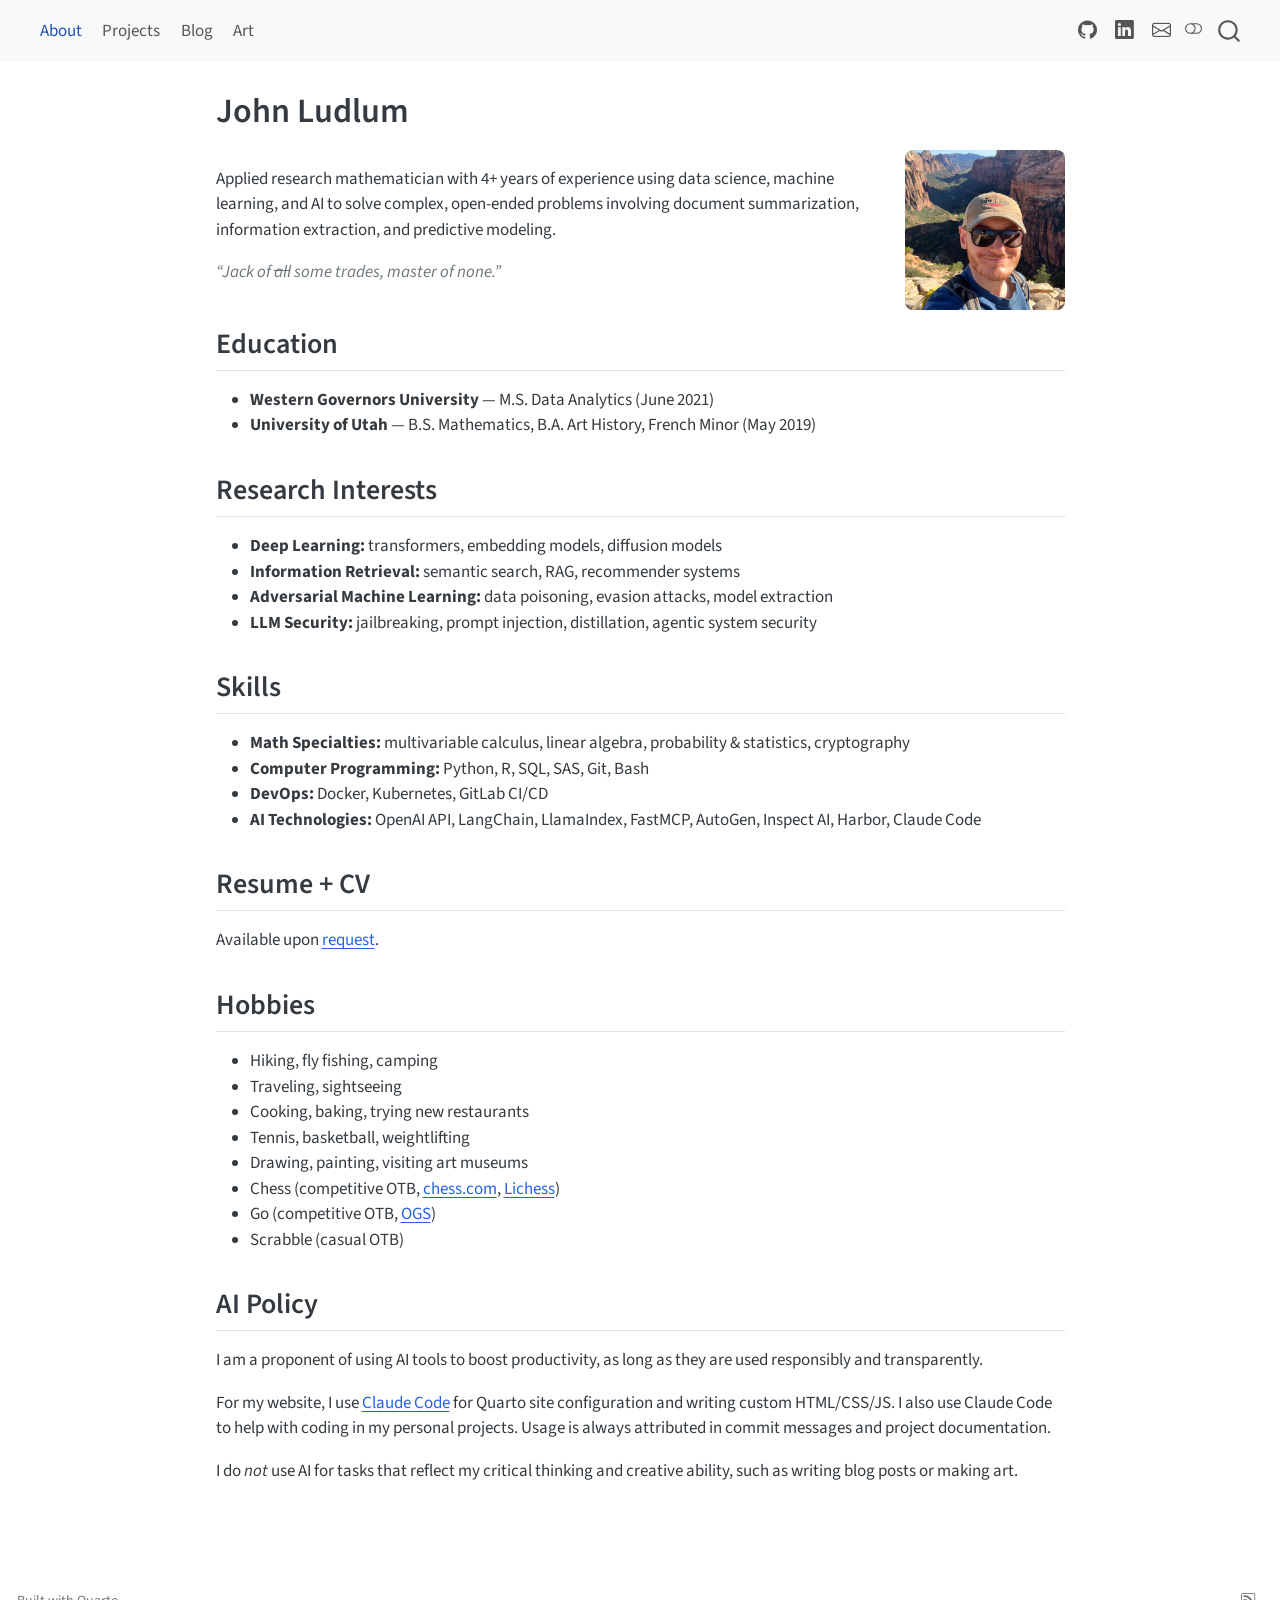
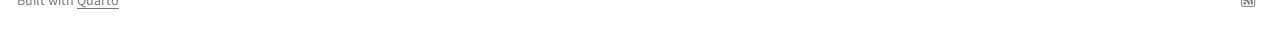
==== index.html @ 14e52f5f "Built site for gh-pages" ====
<!DOCTYPE html>
<html xmlns="http://www.w3.org/1999/xhtml" lang="en" xml:lang="en"><head>

<meta charset="utf-8">
<meta name="generator" content="quarto-1.10.18">

<meta name="viewport" content="width=device-width, initial-scale=1.0, user-scalable=yes">


<title>John Ludlum</title>
<style>
/* Default styles provided by pandoc.
** See https://pandoc.org/MANUAL.html#variables-for-html for config info.
*/
span.smallcaps{font-variant: small-caps;}
div.columns{display: flex; gap: 1.5em;}
div.column{flex: auto;}
@media screen {
div.columns{gap: min(4vw, 1.5em);}
div.column{overflow-x: auto;}
}
div.hanging-indent{margin-left: 1.5em; text-indent: -1.5em;}
ul.task-list{list-style: none;}
ul.task-list li input[type="checkbox"] {
  width: 0.8em;
  margin: 0 0.8em 0.2em -1em; /* quarto-specific, see https://github.com/quarto-dev/quarto-cli/issues/4556 */ 
  vertical-align: middle;
}
</style>


<script src="site_libs/quarto-nav/quarto-nav.js"></script>
<script src="site_libs/quarto-nav/headroom.min.js"></script>
<script src="site_libs/clipboard/clipboard.min.js"></script>
<script src="site_libs/quarto-search/autocomplete.umd.js"></script>
<script src="site_libs/quarto-search/fuse.min.js"></script>
<script src="site_libs/quarto-search/quarto-search.js"></script>
<meta name="quarto:offset" content="./">
<script src="site_libs/quarto-html/quarto.js" type="module"></script>
<script src="site_libs/quarto-html/tabsets/tabsets.js" type="module"></script>
<script src="site_libs/quarto-html/popper.min.js"></script>
<script src="site_libs/quarto-html/tippy.umd.min.js"></script>
<script src="site_libs/quarto-html/anchor.min.js"></script>
<link href="site_libs/quarto-html/tippy.css" rel="stylesheet">
<link href="site_libs/quarto-html/quarto-syntax-highlighting-64a204ab8560d761af7679ceaba22944.css" rel="stylesheet" class="quarto-color-scheme" id="quarto-text-highlighting-styles">
<link href="site_libs/quarto-html/quarto-syntax-highlighting-dark-b85bc7c33db8c58e0ec93c3465666fed.css" rel="stylesheet" class="quarto-color-scheme quarto-color-alternate" id="quarto-text-highlighting-styles">
<link href="site_libs/quarto-html/quarto-syntax-highlighting-64a204ab8560d761af7679ceaba22944.css" rel="stylesheet" class="quarto-color-scheme-extra" id="quarto-text-highlighting-styles">
<script src="site_libs/bootstrap/bootstrap.min.js"></script>
<link href="site_libs/bootstrap/bootstrap-icons.css" rel="stylesheet">
<link href="site_libs/bootstrap/bootstrap-b9268bc799fbaeaa4ad04495d18e55d3.min.css" rel="stylesheet" append-hash="true" class="quarto-color-scheme" id="quarto-bootstrap" data-mode="light">
<link href="site_libs/bootstrap/bootstrap-dark-3428a0072eb33403a7d59db7a95e5b7c.min.css" rel="stylesheet" append-hash="true" class="quarto-color-scheme quarto-color-alternate" id="quarto-bootstrap" data-mode="dark">
<link href="site_libs/bootstrap/bootstrap-b9268bc799fbaeaa4ad04495d18e55d3.min.css" rel="stylesheet" append-hash="true" class="quarto-color-scheme-extra" id="quarto-bootstrap" data-mode="light">
<script id="quarto-search-options" type="application/json">{
  "location": "navbar",
  "copy-button": false,
  "collapse-after": 3,
  "panel-placement": "end",
  "type": "overlay",
  "limit": 50,
  "keyboard-shortcut": [
    "f",
    "/",
    "s"
  ],
  "show-item-context": false,
  "language": {
    "search-no-results-text": "No results",
    "search-matching-documents-text": "matching documents",
    "search-copy-link-title": "Copy link to search",
    "search-hide-matches-text": "Hide additional matches",
    "search-more-match-text": "more match in this document",
    "search-more-matches-text": "more matches in this document",
    "search-clear-button-title": "Clear",
    "search-text-placeholder": "",
    "search-detached-cancel-button-title": "Cancel",
    "search-submit-button-title": "Submit",
    "search-label": "Search"
  }
}</script>


<link rel="stylesheet" href="styles.css">
</head>

<body class="nav-fixed fullcontent quarto-light"><script id="quarto-html-before-body" type="application/javascript">
    const toggleBodyColorMode = (bsSheetEl) => {
      const mode = bsSheetEl.getAttribute("data-mode");
      const bodyEl = window.document.querySelector("body");
      if (mode === "dark") {
        bodyEl.classList.add("quarto-dark");
        bodyEl.classList.remove("quarto-light");
      } else {
        bodyEl.classList.add("quarto-light");
        bodyEl.classList.remove("quarto-dark");
      }
    }
    const toggleBodyColorPrimary = () => {
      const bsSheetEl = window.document.querySelector("link#quarto-bootstrap:not([rel=disabled-stylesheet])");
      if (bsSheetEl) {
        toggleBodyColorMode(bsSheetEl);
      }
    }
    const setColorSchemeToggle = (alternate) => {
      const toggles = window.document.querySelectorAll('.quarto-color-scheme-toggle');
      for (let i=0; i < toggles.length; i++) {
        const toggle = toggles[i];
        if (toggle) {
          if (alternate) {
            toggle.classList.add("alternate");
          } else {
            toggle.classList.remove("alternate");
          }
        }
      }
    };
    const toggleColorMode = (alternate) => {
      // Switch the stylesheets
      const primaryStylesheets = window.document.querySelectorAll('link.quarto-color-scheme:not(.quarto-color-alternate)');
      const alternateStylesheets = window.document.querySelectorAll('link.quarto-color-scheme.quarto-color-alternate');
      manageTransitions('#quarto-margin-sidebar .nav-link', false);
      if (alternate) {
        // note: dark is layered on light, we don't disable primary!
        enableStylesheet(alternateStylesheets);
        for (const sheetNode of alternateStylesheets) {
          if (sheetNode.id === "quarto-bootstrap") {
            toggleBodyColorMode(sheetNode);
          }
        }
      } else {
        disableStylesheet(alternateStylesheets);
        enableStylesheet(primaryStylesheets)
        toggleBodyColorPrimary();
      }
      manageTransitions('#quarto-margin-sidebar .nav-link', true);
      // Switch the toggles
      setColorSchemeToggle(alternate)
      // Hack to workaround the fact that safari doesn't
      // properly recolor the scrollbar when toggling (#1455)
      if (navigator.userAgent.indexOf('Safari') > 0 && navigator.userAgent.indexOf('Chrome') == -1) {
        manageTransitions("body", false);
        window.scrollTo(0, 1);
        setTimeout(() => {
          window.scrollTo(0, 0);
          manageTransitions("body", true);
        }, 40);
      }
    }
    const disableStylesheet = (stylesheets) => {
      for (let i=0; i < stylesheets.length; i++) {
        const stylesheet = stylesheets[i];
        stylesheet.rel = 'disabled-stylesheet';
      }
    }
    const enableStylesheet = (stylesheets) => {
      for (let i=0; i < stylesheets.length; i++) {
        const stylesheet = stylesheets[i];
        if(stylesheet.rel !== 'stylesheet') { // for Chrome, which will still FOUC without this check
          stylesheet.rel = 'stylesheet';
        }
      }
    }
    const manageTransitions = (selector, allowTransitions) => {
      const els = window.document.querySelectorAll(selector);
      for (let i=0; i < els.length; i++) {
        const el = els[i];
        if (allowTransitions) {
          el.classList.remove('notransition');
        } else {
          el.classList.add('notransition');
        }
      }
    }
    const isFileUrl = () => {
      return window.location.protocol === 'file:';
    }
    const hasAlternateSentinel = () => {
      let styleSentinel = getColorSchemeSentinel();
      if (styleSentinel !== null) {
        return styleSentinel === "alternate";
      } else {
        return false;
      }
    }
    const setStyleSentinel = (alternate) => {
      const value = alternate ? "alternate" : "default";
      if (!isFileUrl()) {
        window.localStorage.setItem("quarto-color-scheme", value);
      } else {
        localAlternateSentinel = value;
      }
    }
    const getColorSchemeSentinel = () => {
      if (!isFileUrl()) {
        const storageValue = window.localStorage.getItem("quarto-color-scheme");
        return storageValue != null ? storageValue : localAlternateSentinel;
      } else {
        return localAlternateSentinel;
      }
    }
    const toggleGiscusIfUsed = (isAlternate, darkModeDefault) => {
      const baseTheme = document.querySelector('#giscus-base-theme')?.value ?? 'light';
      const alternateTheme = document.querySelector('#giscus-alt-theme')?.value ?? 'dark';
      let newTheme = '';
      if(authorPrefersDark) {
        newTheme = isAlternate ? baseTheme : alternateTheme;
      } else {
        newTheme = isAlternate ? alternateTheme : baseTheme;
      }
      const changeGiscusTheme = () => {
        // From: https://github.com/giscus/giscus/issues/336
        const sendMessage = (message) => {
          const iframe = document.querySelector('iframe.giscus-frame');
          if (!iframe) return;
          iframe.contentWindow.postMessage({ giscus: message }, 'https://giscus.app');
        }
        sendMessage({
          setConfig: {
            theme: newTheme
          }
        });
      }
      const isGiscussLoaded = window.document.querySelector('iframe.giscus-frame') !== null;
      if (isGiscussLoaded) {
        changeGiscusTheme();
      }
    };
    const authorPrefersDark = false;
    const darkModeDefault = authorPrefersDark;
      document.querySelector('link#quarto-text-highlighting-styles.quarto-color-scheme-extra').rel = 'disabled-stylesheet';
      document.querySelector('link#quarto-bootstrap.quarto-color-scheme-extra').rel = 'disabled-stylesheet';
    let localAlternateSentinel = darkModeDefault ? 'alternate' : 'default';
    // Dark / light mode switch
    window.quartoToggleColorScheme = () => {
      // Read the current dark / light value
      let toAlternate = !hasAlternateSentinel();
      toggleColorMode(toAlternate);
      setStyleSentinel(toAlternate);
      toggleGiscusIfUsed(toAlternate, darkModeDefault);
      window.dispatchEvent(new Event('resize'));
    };
    // Switch to dark mode if need be
    if (hasAlternateSentinel()) {
      toggleColorMode(true);
    } else {
      toggleColorMode(false);
    }
  </script>

<div id="quarto-search-results"></div>
  <header id="quarto-header" class="headroom fixed-top">
    <nav class="navbar navbar-expand-lg " data-bs-theme="dark">
      <div class="navbar-container container-fluid">
            <div id="quarto-search" class="" title="Search"></div>
          <button class="navbar-toggler" type="button" data-bs-toggle="collapse" data-bs-target="#navbarCollapse" aria-controls="navbarCollapse" role="menu" aria-expanded="false" aria-label="Toggle navigation" onclick="if (window.quartoToggleHeadroom) { window.quartoToggleHeadroom(); }">
  <span class="navbar-toggler-icon"></span>
</button>
          <div class="collapse navbar-collapse" id="navbarCollapse">
            <ul class="navbar-nav navbar-nav-scroll me-auto">
  <li class="nav-item">
    <a class="nav-link active" href="./index.html" aria-current="page"> 
<span class="menu-text">About</span></a>
  </li>  
  <li class="nav-item">
    <a class="nav-link" href="./projects.html"> 
<span class="menu-text">Projects</span></a>
  </li>  
  <li class="nav-item">
    <a class="nav-link" href="./blog/index.html"> 
<span class="menu-text">Blog</span></a>
  </li>  
  <li class="nav-item">
    <a class="nav-link" href="./art.html"> 
<span class="menu-text">Art</span></a>
  </li>  
</ul>
            <ul class="navbar-nav navbar-nav-scroll ms-auto">
  <li class="nav-item compact">
    <a class="nav-link" href="https://github.com/jcludlum"> <i class="bi bi-github" role="img">
</i> 
<span class="menu-text"></span></a>
  </li>  
  <li class="nav-item compact">
    <a class="nav-link" href="https://www.linkedin.com/in/jcludlum/"> <i class="bi bi-linkedin" role="img">
</i> 
<span class="menu-text"></span></a>
  </li>  
  <li class="nav-item compact">
    <a class="nav-link" href="mailto:john.ludlum2@gmail.com"> <i class="bi bi-envelope" role="img">
</i> 
<span class="menu-text"></span></a>
  </li>  
</ul>
          </div> <!-- /navcollapse -->
            <div class="quarto-navbar-tools">
  <a href="" class="quarto-color-scheme-toggle quarto-navigation-tool  px-1" onclick="window.quartoToggleColorScheme(); return false;" title="Toggle dark mode"><i class="bi"></i></a>
</div>
      </div> <!-- /container-fluid -->
    </nav>
</header>
<!-- content -->
<div id="quarto-content" class="quarto-container page-columns page-rows-contents page-layout-article page-navbar">
<!-- sidebar -->
<!-- margin-sidebar -->
    
<!-- main -->
<main class="content" id="quarto-document-content">


<header id="title-block-header" class="quarto-title-block default">
<div class="quarto-title">
<h1 class="title">John Ludlum</h1>
</div>



<div class="quarto-title-meta">

    
  
    
  </div>
  


</header>


<script>
document.addEventListener("DOMContentLoaded", function () {
  var start = new Date(2022, 2, 1); // March 2022
  var now = new Date();
  var years = now.getFullYear() - start.getFullYear();
  var hadAnniversary = (now.getMonth() > start.getMonth()) ||
    (now.getMonth() === start.getMonth() && now.getDate() >= start.getDate());
  if (!hadAnniversary) years--;
  var el = document.getElementById("years-exp");
  if (el) el.textContent = years + "+";
});
</script>
<div class="about-intro">
<p><img src="images/jcludlum.jpeg" class="about-photo img-fluid" alt="Photo of John Ludlum"></p>
<p>Applied research mathematician with <span id="years-exp"></span> years of experience using data science, machine learning, and AI to solve complex, open-ended problems involving document summarization, information extraction, and predictive modeling.</p>
<p class="about-motto">
“Jack of <del>all</del> some trades, master of none.”
</p>
</div>
<section id="education" class="level2">
<h2 class="anchored" data-anchor-id="education">Education</h2>
<ul>
<li><strong>Western Governors University</strong> — M.S. Data Analytics (June 2021)</li>
<li><strong>University of Utah</strong> — B.S. Mathematics, B.A. Art History, French Minor (May 2019)</li>
</ul>
</section>
<section id="research-interests" class="level2">
<h2 class="anchored" data-anchor-id="research-interests">Research Interests</h2>
<ul>
<li><strong>Deep Learning:</strong> transformers, embedding models, diffusion models</li>
<li><strong>Information Retrieval:</strong> semantic search, RAG, recommender systems</li>
<li><strong>Adversarial Machine Learning:</strong> data poisoning, evasion attacks, model extraction</li>
<li><strong>LLM Security:</strong> jailbreaking, prompt injection, distillation, agentic system security</li>
</ul>
</section>
<section id="skills" class="level2">
<h2 class="anchored" data-anchor-id="skills">Skills</h2>
<ul>
<li><strong>Math Specialties:</strong> multivariable calculus, linear algebra, probability &amp; statistics, cryptography</li>
<li><strong>Computer Programming:</strong> Python, R, SQL, SAS, Git, Bash</li>
<li><strong>DevOps:</strong> Docker, Kubernetes, GitLab CI/CD</li>
<li><strong>AI Technologies:</strong> OpenAI API, LangChain, LlamaIndex, FastMCP, AutoGen, Inspect AI, Harbor, Claude Code</li>
</ul>
</section>
<section id="resume-cv" class="level2">
<h2 class="anchored" data-anchor-id="resume-cv">Resume + CV</h2>
<p>Available upon <a href="mailto:john.ludlum2@gmail.com">request</a>.</p>
</section>
<section id="hobbies" class="level2">
<h2 class="anchored" data-anchor-id="hobbies">Hobbies</h2>
<ul>
<li>Hiking, fly fishing, camping</li>
<li>Traveling, sightseeing</li>
<li>Cooking, baking, trying new restaurants</li>
<li>Tennis, basketball, weightlifting</li>
<li>Drawing, painting, visiting art museums</li>
<li>Chess (competitive OTB, <a href="https://www.chess.com/member/jayludz">chess.com</a>, <a href="https://lichess.org/@/JayLudZ">Lichess</a>)</li>
<li>Go (competitive OTB, <a href="https://online-go.com/player/611010/">OGS</a>)</li>
<li>Scrabble (casual OTB)</li>
</ul>
</section>
<section id="ai-policy" class="level2">
<h2 class="anchored" data-anchor-id="ai-policy">AI Policy</h2>
<p>I am a proponent of using AI tools to boost productivity, as long as they are used responsibly and transparently.</p>
<p>For my website, I use <a href="https://claude.com/product/claude-code">Claude Code</a> for Quarto site configuration and writing custom HTML/CSS/JS. I also use Claude Code to help with coding in my personal projects. Usage is always attributed in commit messages and project documentation.</p>
<p>I do <em>not</em> use AI for tasks that reflect my critical thinking and creative ability, such as writing blog posts or making art.</p>


</section>

</main> <!-- /main -->
<script id="quarto-html-after-body" type="application/javascript">
  window.document.addEventListener("DOMContentLoaded", function (event) {
    // Ensure there is a toggle, if there isn't float one in the top right
    if (window.document.querySelector('.quarto-color-scheme-toggle') === null) {
      const a = window.document.createElement('a');
      a.classList.add('top-right');
      a.classList.add('quarto-color-scheme-toggle');
      a.href = "";
      a.onclick = function() { try { window.quartoToggleColorScheme(); } catch {} return false; };
      const i = window.document.createElement("i");
      i.classList.add('bi');
      a.appendChild(i);
      window.document.body.appendChild(a);
    }
    setColorSchemeToggle(hasAlternateSentinel())
    const icon = "";
    const anchorJS = new window.AnchorJS();
    anchorJS.options = {
      placement: 'right',
      icon: icon
    };
    anchorJS.add('.anchored');
    const isCodeAnnotation = (el) => {
      for (const clz of el.classList) {
        if (clz.startsWith('code-annotation-')) {                     
          return true;
        }
      }
      return false;
    }
    const onCopySuccess = function(e) {
      // button target
      const button = e.trigger;
      // don't keep focus
      button.blur();
      // flash "checked"
      button.classList.add('code-copy-button-checked');
      var currentTitle = button.getAttribute("title");
      button.setAttribute("title", "Copied!");
      let tooltip;
      if (window.bootstrap) {
        button.setAttribute("data-bs-toggle", "tooltip");
        button.setAttribute("data-bs-placement", "left");
        button.setAttribute("data-bs-title", "Copied!");
        tooltip = new bootstrap.Tooltip(button, 
          { trigger: "manual", 
            customClass: "code-copy-button-tooltip",
            offset: [0, -8]});
        tooltip.show();    
      }
      setTimeout(function() {
        if (tooltip) {
          tooltip.hide();
          button.removeAttribute("data-bs-title");
          button.removeAttribute("data-bs-toggle");
          button.removeAttribute("data-bs-placement");
        }
        button.setAttribute("title", currentTitle);
        button.classList.remove('code-copy-button-checked');
      }, 1000);
      // clear code selection
      e.clearSelection();
    }
    const getTextToCopy = function(trigger) {
      const outerScaffold = trigger.parentElement.cloneNode(true);
      const codeEl = outerScaffold.querySelector('code');
      for (const childEl of codeEl.children) {
        if (isCodeAnnotation(childEl)) {
          childEl.remove();
        }
      }
      return codeEl.innerText;
    }
    const clipboard = new window.ClipboardJS('.code-copy-button:not([data-in-quarto-modal])', {
      text: getTextToCopy
    });
    clipboard.on('success', onCopySuccess);
    if (window.document.getElementById('quarto-embedded-source-code-modal')) {
      const clipboardModal = new window.ClipboardJS('.code-copy-button[data-in-quarto-modal]', {
        text: getTextToCopy,
        container: window.document.getElementById('quarto-embedded-source-code-modal')
      });
      clipboardModal.on('success', onCopySuccess);
    }
      var localhostRegex = new RegExp(/^(?:http|https):\/\/localhost\:?[0-9]*\//);
      var mailtoRegex = new RegExp(/^mailto:/);
        var filterRegex = new RegExp("https:\/\/jcludlum\.github\.io");
      var isInternal = (href) => {
          return filterRegex.test(href) || localhostRegex.test(href) || mailtoRegex.test(href);
      }
      // Inspect non-navigation links and adorn them if external
     var links = window.document.querySelectorAll('a[href]:not(.nav-link):not(.navbar-brand):not(.toc-action):not(.sidebar-link):not(.sidebar-item-toggle):not(.pagination-link):not(.no-external):not([aria-hidden]):not(.dropdown-item):not(.quarto-navigation-tool):not(.about-link)');
      for (var i=0; i<links.length; i++) {
        const link = links[i];
        if (!isInternal(link.href)) {
          // undo the damage that might have been done by quarto-nav.js in the case of
          // links that we want to consider external
          if (link.dataset.originalHref !== undefined) {
            link.href = link.dataset.originalHref;
          }
        }
      }
    function tippyHover(el, contentFn, onTriggerFn, onUntriggerFn) {
      const config = {
        allowHTML: true,
        maxWidth: 500,
        delay: 100,
        arrow: false,
        appendTo: function(el) {
            return el.parentElement;
        },
        interactive: true,
        interactiveBorder: 10,
        theme: 'quarto',
        placement: 'bottom-start',
      };
      if (contentFn) {
        config.content = contentFn;
      }
      if (onTriggerFn) {
        config.onTrigger = onTriggerFn;
      }
      if (onUntriggerFn) {
        config.onUntrigger = onUntriggerFn;
      }
      window.tippy(el, config); 
    }
    const noterefs = window.document.querySelectorAll('a[role="doc-noteref"]');
    for (var i=0; i<noterefs.length; i++) {
      const ref = noterefs[i];
      tippyHover(ref, function() {
        // use id or data attribute instead here
        let href = ref.getAttribute('data-footnote-href') || ref.getAttribute('href');
        try { href = new URL(href).hash; } catch {}
        const id = href.replace(/^#\/?/, "");
        const note = window.document.getElementById(id);
        if (note) {
          return note.innerHTML;
        } else {
          return "";
        }
      });
    }
    const xrefs = window.document.querySelectorAll('a.quarto-xref');
    const processXRef = (id, note) => {
      // Strip column container classes
      const stripColumnClz = (el) => {
        el.classList.remove("page-full", "page-columns");
        if (el.children) {
          for (const child of el.children) {
            stripColumnClz(child);
          }
        }
      }
      stripColumnClz(note)
      if (id === null || id.startsWith('sec-')) {
        // Special case sections, only their first couple elements
        const container = document.createElement("div");
        if (note.children && note.children.length > 2) {
          container.appendChild(note.children[0].cloneNode(true));
          for (let i = 1; i < note.children.length; i++) {
            const child = note.children[i];
            if (child.tagName === "P" && child.innerText === "") {
              continue;
            } else {
              container.appendChild(child.cloneNode(true));
              break;
            }
          }
          if (window.Quarto?.typesetMath) {
            window.Quarto.typesetMath(container);
          }
          return container.innerHTML
        } else {
          if (window.Quarto?.typesetMath) {
            window.Quarto.typesetMath(note);
          }
          return note.innerHTML;
        }
      } else {
        // Remove any anchor links if they are present
        const anchorLink = note.querySelector('a.anchorjs-link');
        if (anchorLink) {
          anchorLink.remove();
        }
        if (window.Quarto?.typesetMath) {
          window.Quarto.typesetMath(note);
        }
        if (note.classList.contains("callout")) {
          return note.outerHTML;
        } else {
          return note.innerHTML;
        }
      }
    }
    for (var i=0; i<xrefs.length; i++) {
      const xref = xrefs[i];
      tippyHover(xref, undefined, function(instance) {
        instance.disable();
        let url = xref.getAttribute('href');
        let hash = undefined; 
        if (url.startsWith('#')) {
          hash = url;
        } else {
          try { hash = new URL(url).hash; } catch {}
        }
        if (hash) {
          const id = hash.replace(/^#\/?/, "");
          const note = window.document.getElementById(id);
          if (note !== null) {
            try {
              const html = processXRef(id, note.cloneNode(true));
              instance.setContent(html);
            } finally {
              instance.enable();
              instance.show();
            }
          } else {
            // See if we can fetch this
            fetch(url.split('#')[0])
            .then(res => res.text())
            .then(html => {
              const parser = new DOMParser();
              const htmlDoc = parser.parseFromString(html, "text/html");
              const note = htmlDoc.getElementById(id);
              if (note !== null) {
                const html = processXRef(id, note);
                instance.setContent(html);
              } 
            }).finally(() => {
              instance.enable();
              instance.show();
            });
          }
        } else {
          // See if we can fetch a full url (with no hash to target)
          // This is a special case and we should probably do some content thinning / targeting
          fetch(url)
          .then(res => res.text())
          .then(html => {
            const parser = new DOMParser();
            const htmlDoc = parser.parseFromString(html, "text/html");
            const note = htmlDoc.querySelector('main.content');
            if (note !== null) {
              // This should only happen for chapter cross references
              // (since there is no id in the URL)
              // remove the first header
              if (note.children.length > 0 && note.children[0].tagName === "HEADER") {
                note.children[0].remove();
              }
              const html = processXRef(null, note);
              instance.setContent(html);
            } 
          }).finally(() => {
            instance.enable();
            instance.show();
          });
        }
      }, function(instance) {
      });
    }
        let selectedAnnoteEl;
        const selectorForAnnotation = ( cell, annotation) => {
          let cellAttr = 'data-code-cell="' + cell + '"';
          let lineAttr = 'data-code-annotation="' +  annotation + '"';
          const selector = 'span[' + cellAttr + '][' + lineAttr + ']';
          return selector;
        }
        const selectCodeLines = (annoteEl) => {
          const doc = window.document;
          const targetCell = annoteEl.getAttribute("data-target-cell");
          const targetAnnotation = annoteEl.getAttribute("data-target-annotation");
          const annoteSpan = window.document.querySelector(selectorForAnnotation(targetCell, targetAnnotation));
          const lines = annoteSpan.getAttribute("data-code-lines").split(",");
          const lineIds = lines.map((line) => {
            return targetCell + "-" + line;
          })
          let top = null;
          let height = null;
          let parent = null;
          if (lineIds.length > 0) {
              //compute the position of the single el (top and bottom and make a div)
              const el = window.document.getElementById(lineIds[0]);
              top = el.offsetTop;
              height = el.offsetHeight;
              parent = el.parentElement.parentElement;
            if (lineIds.length > 1) {
              const lastEl = window.document.getElementById(lineIds[lineIds.length - 1]);
              const bottom = lastEl.offsetTop + lastEl.offsetHeight;
              height = bottom - top;
            }
            if (top !== null && height !== null && parent !== null) {
              // cook up a div (if necessary) and position it 
              let div = window.document.getElementById("code-annotation-line-highlight");
              if (div === null) {
                div = window.document.createElement("div");
                div.setAttribute("id", "code-annotation-line-highlight");
                div.style.position = 'absolute';
                parent.appendChild(div);
              }
              div.style.top = top - 2 + "px";
              div.style.height = height + 4 + "px";
              div.style.left = 0;
              let gutterDiv = window.document.getElementById("code-annotation-line-highlight-gutter");
              if (gutterDiv === null) {
                gutterDiv = window.document.createElement("div");
                gutterDiv.setAttribute("id", "code-annotation-line-highlight-gutter");
                gutterDiv.style.position = 'absolute';
                const codeCell = window.document.getElementById(targetCell);
                const gutter = codeCell.querySelector('.code-annotation-gutter');
                gutter.appendChild(gutterDiv);
              }
              gutterDiv.style.top = top - 2 + "px";
              gutterDiv.style.height = height + 4 + "px";
            }
            selectedAnnoteEl = annoteEl;
          }
        };
        const unselectCodeLines = () => {
          const elementsIds = ["code-annotation-line-highlight", "code-annotation-line-highlight-gutter"];
          elementsIds.forEach((elId) => {
            const div = window.document.getElementById(elId);
            if (div) {
              div.remove();
            }
          });
          selectedAnnoteEl = undefined;
        };
          // Handle positioning of the toggle
      window.addEventListener(
        "resize",
        throttle(() => {
          elRect = undefined;
          if (selectedAnnoteEl) {
            selectCodeLines(selectedAnnoteEl);
          }
        }, 10)
      );
      function throttle(fn, ms) {
      let throttle = false;
      let timer;
        return (...args) => {
          if(!throttle) { // first call gets through
              fn.apply(this, args);
              throttle = true;
          } else { // all the others get throttled
              if(timer) clearTimeout(timer); // cancel #2
              timer = setTimeout(() => {
                fn.apply(this, args);
                timer = throttle = false;
              }, ms);
          }
        };
      }
        // Attach click handler to the DT
        const annoteDls = window.document.querySelectorAll('dt[data-target-cell]');
        for (const annoteDlNode of annoteDls) {
          annoteDlNode.addEventListener('click', (event) => {
            const clickedEl = event.target;
            if (clickedEl !== selectedAnnoteEl) {
              unselectCodeLines();
              const activeEl = window.document.querySelector('dt[data-target-cell].code-annotation-active');
              if (activeEl) {
                activeEl.classList.remove('code-annotation-active');
              }
              selectCodeLines(clickedEl);
              clickedEl.classList.add('code-annotation-active');
            } else {
              // Unselect the line
              unselectCodeLines();
              clickedEl.classList.remove('code-annotation-active');
            }
          });
        }
    const findCites = (el) => {
      const parentEl = el.parentElement;
      if (parentEl) {
        const cites = parentEl.dataset.cites;
        if (cites) {
          return {
            el,
            cites: cites.split(' ')
          };
        } else {
          return findCites(el.parentElement)
        }
      } else {
        return undefined;
      }
    };
    var bibliorefs = window.document.querySelectorAll('a[role="doc-biblioref"]');
    for (var i=0; i<bibliorefs.length; i++) {
      const ref = bibliorefs[i];
      const citeInfo = findCites(ref);
      if (citeInfo) {
        tippyHover(citeInfo.el, function() {
          var popup = window.document.createElement('div');
          citeInfo.cites.forEach(function(cite) {
            var citeDiv = window.document.createElement('div');
            citeDiv.classList.add('hanging-indent');
            citeDiv.classList.add('csl-entry');
            var biblioDiv = window.document.getElementById('ref-' + cite);
            if (biblioDiv) {
              citeDiv.innerHTML = biblioDiv.innerHTML;
            }
            popup.appendChild(citeDiv);
          });
          return popup.innerHTML;
        });
      }
    }
  });
  </script>
</div> <!-- /content -->
<footer class="footer">
  <div class="nav-footer">
    <div class="nav-footer-left">
<p>Built with <a href="https://quarto.org">Quarto</a></p>
</div>   
    <div class="nav-footer-center">
      &nbsp;
    </div>
    <div class="nav-footer-right">
      <ul class="footer-items list-unstyled">
    <li class="nav-item compact">
    <a class="nav-link" href="./blog/index.xml">
      <i class="bi bi-rss" role="img">
</i> 
    </a>
  </li>  
</ul>
    </div>
  </div>
</footer>




</body></html>
---- site_libs/quarto-html/tippy.css ----
.tippy-box[data-animation=fade][data-state=hidden]{opacity:0}[data-tippy-root]{max-width:calc(100vw - 10px)}.tippy-box{position:relative;background-color:#333;color:#fff;border-radius:4px;font-size:14px;line-height:1.4;white-space:normal;outline:0;transition-property:transform,visibility,opacity}.tippy-box[data-placement^=top]>.tippy-arrow{bottom:0}.tippy-box[data-placement^=top]>.tippy-arrow:before{bottom:-7px;left:0;border-width:8px 8px 0;border-top-color:initial;transform-origin:center top}.tippy-box[data-placement^=bottom]>.tippy-arrow{top:0}.tippy-box[data-placement^=bottom]>.tippy-arrow:before{top:-7px;left:0;border-width:0 8px 8px;border-bottom-color:initial;transform-origin:center bottom}.tippy-box[data-placement^=left]>.tippy-arrow{right:0}.tippy-box[data-placement^=left]>.tippy-arrow:before{border-width:8px 0 8px 8px;border-left-color:initial;right:-7px;transform-origin:center left}.tippy-box[data-placement^=right]>.tippy-arrow{left:0}.tippy-box[data-placement^=right]>.tippy-arrow:before{left:-7px;border-width:8px 8px 8px 0;border-right-color:initial;transform-origin:center right}.tippy-box[data-inertia][data-state=visible]{transition-timing-function:cubic-bezier(.54,1.5,.38,1.11)}.tippy-arrow{width:16px;height:16px;color:#333}.tippy-arrow:before{content:"";position:absolute;border-color:transparent;border-style:solid}.tippy-content{position:relative;padding:5px 9px;z-index:1}
---- site_libs/quarto-html/quarto-syntax-highlighting-64a204ab8560d761af7679ceaba22944.css ----
/* quarto syntax highlight colors */
:root {
  --quarto-hl-ot-color: #003B4F;
  --quarto-hl-at-color: #657422;
  --quarto-hl-ss-color: #20794D;
  --quarto-hl-an-color: #5E5E5E;
  --quarto-hl-fu-color: #4758AB;
  --quarto-hl-st-color: #20794D;
  --quarto-hl-cf-color: #003B4F;
  --quarto-hl-op-color: #5E5E5E;
  --quarto-hl-er-color: #AD0000;
  --quarto-hl-bn-color: #AD0000;
  --quarto-hl-al-color: #AD0000;
  --quarto-hl-va-color: #111111;
  --quarto-hl-bu-color: inherit;
  --quarto-hl-ex-color: inherit;
  --quarto-hl-pp-color: #AD0000;
  --quarto-hl-in-color: #5E5E5E;
  --quarto-hl-vs-color: #20794D;
  --quarto-hl-wa-color: #5E5E5E;
  --quarto-hl-do-color: #5E5E5E;
  --quarto-hl-im-color: #00769E;
  --quarto-hl-ch-color: #20794D;
  --quarto-hl-dt-color: #AD0000;
  --quarto-hl-fl-color: #AD0000;
  --quarto-hl-co-color: #5E5E5E;
  --quarto-hl-cv-color: #5E5E5E;
  --quarto-hl-cn-color: #8f5902;
  --quarto-hl-sc-color: #5E5E5E;
  --quarto-hl-dv-color: #AD0000;
  --quarto-hl-kw-color: #003B4F;
}

/* other quarto variables */
:root {
  --quarto-font-monospace: SFMono-Regular, Menlo, Monaco, Consolas, "Liberation Mono", "Courier New", monospace;
}

/* syntax highlight based on Pandoc's rules */
pre > code.sourceCode > span {
  color: #003B4F;
}

code.sourceCode > span {
  color: #003B4F;
}

div.sourceCode,
div.sourceCode pre.sourceCode {
  color: #003B4F;
}

/* Normal */
code span {
  color: #003B4F;
}

/* Alert */
code span.al {
  color: #AD0000;
  font-style: inherit;
}

/* Annotation */
code span.an {
  color: #5E5E5E;
  font-style: inherit;
}

/* Attribute */
code span.at {
  color: #657422;
  font-style: inherit;
}

/* BaseN */
code span.bn {
  color: #AD0000;
  font-style: inherit;
}

/* BuiltIn */
code span.bu {
  font-style: inherit;
}

/* ControlFlow */
code span.cf {
  color: #003B4F;
  font-weight: bold;
  font-style: inherit;
}

/* Char */
code span.ch {
  color: #20794D;
  font-style: inherit;
}

/* Constant */
code span.cn {
  color: #8f5902;
  font-style: inherit;
}

/* Comment */
code span.co {
  color: #5E5E5E;
  font-style: inherit;
}

/* CommentVar */
code span.cv {
  color: #5E5E5E;
  font-style: italic;
}

/* Documentation */
code span.do {
  color: #5E5E5E;
  font-style: italic;
}

/* DataType */
code span.dt {
  color: #AD0000;
  font-style: inherit;
}

/* DecVal */
code span.dv {
  color: #AD0000;
  font-style: inherit;
}

/* Error */
code span.er {
  color: #AD0000;
  font-style: inherit;
}

/* Extension */
code span.ex {
  font-style: inherit;
}

/* Float */
code span.fl {
  color: #AD0000;
  font-style: inherit;
}

/* Function */
code span.fu {
  color: #4758AB;
  font-style: inherit;
}

/* Import */
code span.im {
  color: #00769E;
  font-style: inherit;
}

/* Information */
code span.in {
  color: #5E5E5E;
  font-style: inherit;
}

/* Keyword */
code span.kw {
  color: #003B4F;
  font-weight: bold;
  font-style: inherit;
}

/* Operator */
code span.op {
  color: #5E5E5E;
  font-style: inherit;
}

/* Other */
code span.ot {
  color: #003B4F;
  font-style: inherit;
}

/* Preprocessor */
code span.pp {
  color: #AD0000;
  font-style: inherit;
}

/* SpecialChar */
code span.sc {
  color: #5E5E5E;
  font-style: inherit;
}

/* SpecialString */
code span.ss {
  color: #20794D;
  font-style: inherit;
}

/* String */
code span.st {
  color: #20794D;
  font-style: inherit;
}

/* Variable */
code span.va {
  color: #111111;
  font-style: inherit;
}

/* VerbatimString */
code span.vs {
  color: #20794D;
  font-style: inherit;
}

/* Warning */
code span.wa {
  color: #5E5E5E;
  font-style: italic;
}

.prevent-inlining {
  content: "</";
}

/*# sourceMappingURL=9d8d5bb603a83b8298b89080a598c93b.css.map */
---- site_libs/quarto-html/quarto-syntax-highlighting-dark-b85bc7c33db8c58e0ec93c3465666fed.css ----
/* quarto syntax highlight colors */
:root {
  --quarto-hl-al-color: #f07178;
  --quarto-hl-an-color: #d4d0ab;
  --quarto-hl-at-color: #00e0e0;
  --quarto-hl-bn-color: #d4d0ab;
  --quarto-hl-bu-color: #abe338;
  --quarto-hl-ch-color: #abe338;
  --quarto-hl-co-color: #f8f8f2;
  --quarto-hl-cv-color: #ffd700;
  --quarto-hl-cn-color: #ffd700;
  --quarto-hl-cf-color: #ffa07a;
  --quarto-hl-dt-color: #ffa07a;
  --quarto-hl-dv-color: #d4d0ab;
  --quarto-hl-do-color: #f8f8f2;
  --quarto-hl-er-color: #f07178;
  --quarto-hl-ex-color: #00e0e0;
  --quarto-hl-fl-color: #d4d0ab;
  --quarto-hl-fu-color: #ffa07a;
  --quarto-hl-im-color: #abe338;
  --quarto-hl-in-color: #d4d0ab;
  --quarto-hl-kw-color: #ffa07a;
  --quarto-hl-op-color: #ffa07a;
  --quarto-hl-ot-color: #00e0e0;
  --quarto-hl-pp-color: #dcc6e0;
  --quarto-hl-re-color: #00e0e0;
  --quarto-hl-sc-color: #abe338;
  --quarto-hl-ss-color: #abe338;
  --quarto-hl-st-color: #abe338;
  --quarto-hl-va-color: #00e0e0;
  --quarto-hl-vs-color: #abe338;
  --quarto-hl-wa-color: #dcc6e0;
}

/* other quarto variables */
:root {
  --quarto-font-monospace: SFMono-Regular, Menlo, Monaco, Consolas, "Liberation Mono", "Courier New", monospace;
}

/* syntax highlight based on Pandoc's rules */
pre > code.sourceCode > span {
  color: #f8f8f2;
}

code.sourceCode > span {
  color: #f8f8f2;
}

div.sourceCode,
div.sourceCode pre.sourceCode {
  color: #f8f8f2;
}

/* Normal */
code span {
  color: #f8f8f2;
}

/* Alert */
code span.al {
  color: #f07178;
}

/* Annotation */
code span.an {
  color: #d4d0ab;
}

/* Attribute */
code span.at {
  color: #00e0e0;
}

/* BaseN */
code span.bn {
  color: #d4d0ab;
}

/* BuiltIn */
code span.bu {
  color: #abe338;
}

/* ControlFlow */
code span.cf {
  font-weight: bold;
  color: #ffa07a;
}

/* Char */
code span.ch {
  color: #abe338;
}

/* Constant */
code span.cn {
  color: #ffd700;
}

/* Comment */
code span.co {
  font-style: italic;
  color: #f8f8f2;
}

/* CommentVar */
code span.cv {
  color: #ffd700;
}

/* Documentation */
code span.do {
  color: #f8f8f2;
}

/* DataType */
code span.dt {
  color: #ffa07a;
}

/* DecVal */
code span.dv {
  color: #d4d0ab;
}

/* Error */
code span.er {
  color: #f07178;
  text-decoration: underline;
}

/* Extension */
code span.ex {
  font-weight: bold;
  color: #00e0e0;
}

/* Float */
code span.fl {
  color: #d4d0ab;
}

/* Function */
code span.fu {
  color: #ffa07a;
}

/* Import */
code span.im {
  color: #abe338;
}

/* Information */
code span.in {
  color: #d4d0ab;
}

/* Keyword */
code span.kw {
  font-weight: bold;
  color: #ffa07a;
}

/* Operator */
code span.op {
  color: #ffa07a;
}

/* Other */
code span.ot {
  color: #00e0e0;
}

/* Preprocessor */
code span.pp {
  color: #dcc6e0;
}

/* RegionMarker */
code span.re {
  background-color: #f8f8f2;
  color: #00e0e0;
}

/* SpecialChar */
code span.sc {
  color: #abe338;
}

/* SpecialString */
code span.ss {
  color: #abe338;
}

/* String */
code span.st {
  color: #abe338;
}

/* Variable */
code span.va {
  color: #00e0e0;
}

/* VerbatimString */
code span.vs {
  color: #abe338;
}

/* Warning */
code span.wa {
  color: #dcc6e0;
}

.prevent-inlining {
  content: "</";
}

/*# sourceMappingURL=4ed8f1090dec6531da29ab00902aa718.css.map */
---- site_libs/quarto-html/quarto-syntax-highlighting-64a204ab8560d761af7679ceaba22944.css ----
/* quarto syntax highlight colors */
:root {
  --quarto-hl-ot-color: #003B4F;
  --quarto-hl-at-color: #657422;
  --quarto-hl-ss-color: #20794D;
  --quarto-hl-an-color: #5E5E5E;
  --quarto-hl-fu-color: #4758AB;
  --quarto-hl-st-color: #20794D;
  --quarto-hl-cf-color: #003B4F;
  --quarto-hl-op-color: #5E5E5E;
  --quarto-hl-er-color: #AD0000;
  --quarto-hl-bn-color: #AD0000;
  --quarto-hl-al-color: #AD0000;
  --quarto-hl-va-color: #111111;
  --quarto-hl-bu-color: inherit;
  --quarto-hl-ex-color: inherit;
  --quarto-hl-pp-color: #AD0000;
  --quarto-hl-in-color: #5E5E5E;
  --quarto-hl-vs-color: #20794D;
  --quarto-hl-wa-color: #5E5E5E;
  --quarto-hl-do-color: #5E5E5E;
  --quarto-hl-im-color: #00769E;
  --quarto-hl-ch-color: #20794D;
  --quarto-hl-dt-color: #AD0000;
  --quarto-hl-fl-color: #AD0000;
  --quarto-hl-co-color: #5E5E5E;
  --quarto-hl-cv-color: #5E5E5E;
  --quarto-hl-cn-color: #8f5902;
  --quarto-hl-sc-color: #5E5E5E;
  --quarto-hl-dv-color: #AD0000;
  --quarto-hl-kw-color: #003B4F;
}

/* other quarto variables */
:root {
  --quarto-font-monospace: SFMono-Regular, Menlo, Monaco, Consolas, "Liberation Mono", "Courier New", monospace;
}

/* syntax highlight based on Pandoc's rules */
pre > code.sourceCode > span {
  color: #003B4F;
}

code.sourceCode > span {
  color: #003B4F;
}

div.sourceCode,
div.sourceCode pre.sourceCode {
  color: #003B4F;
}

/* Normal */
code span {
  color: #003B4F;
}

/* Alert */
code span.al {
  color: #AD0000;
  font-style: inherit;
}

/* Annotation */
code span.an {
  color: #5E5E5E;
  font-style: inherit;
}

/* Attribute */
code span.at {
  color: #657422;
  font-style: inherit;
}

/* BaseN */
code span.bn {
  color: #AD0000;
  font-style: inherit;
}

/* BuiltIn */
code span.bu {
  font-style: inherit;
}

/* ControlFlow */
code span.cf {
  color: #003B4F;
  font-weight: bold;
  font-style: inherit;
}

/* Char */
code span.ch {
  color: #20794D;
  font-style: inherit;
}

/* Constant */
code span.cn {
  color: #8f5902;
  font-style: inherit;
}

/* Comment */
code span.co {
  color: #5E5E5E;
  font-style: inherit;
}

/* CommentVar */
code span.cv {
  color: #5E5E5E;
  font-style: italic;
}

/* Documentation */
code span.do {
  color: #5E5E5E;
  font-style: italic;
}

/* DataType */
code span.dt {
  color: #AD0000;
  font-style: inherit;
}

/* DecVal */
code span.dv {
  color: #AD0000;
  font-style: inherit;
}

/* Error */
code span.er {
  color: #AD0000;
  font-style: inherit;
}

/* Extension */
code span.ex {
  font-style: inherit;
}

/* Float */
code span.fl {
  color: #AD0000;
  font-style: inherit;
}

/* Function */
code span.fu {
  color: #4758AB;
  font-style: inherit;
}

/* Import */
code span.im {
  color: #00769E;
  font-style: inherit;
}

/* Information */
code span.in {
  color: #5E5E5E;
  font-style: inherit;
}

/* Keyword */
code span.kw {
  color: #003B4F;
  font-weight: bold;
  font-style: inherit;
}

/* Operator */
code span.op {
  color: #5E5E5E;
  font-style: inherit;
}

/* Other */
code span.ot {
  color: #003B4F;
  font-style: inherit;
}

/* Preprocessor */
code span.pp {
  color: #AD0000;
  font-style: inherit;
}

/* SpecialChar */
code span.sc {
  color: #5E5E5E;
  font-style: inherit;
}

/* SpecialString */
code span.ss {
  color: #20794D;
  font-style: inherit;
}

/* String */
code span.st {
  color: #20794D;
  font-style: inherit;
}

/* Variable */
code span.va {
  color: #111111;
  font-style: inherit;
}

/* VerbatimString */
code span.vs {
  color: #20794D;
  font-style: inherit;
}

/* Warning */
code span.wa {
  color: #5E5E5E;
  font-style: italic;
}

.prevent-inlining {
  content: "</";
}

/*# sourceMappingURL=9d8d5bb603a83b8298b89080a598c93b.css.map */
---- styles.css ----
/* Add custom site styles here. */

.about-intro {
  overflow: hidden; /* clearfix so the floated photo doesn't bleed past the intro paragraph */
}

.about-photo {
  float: right;
  width: 160px;
  margin: 0 0 1rem 1.5rem;
  border-radius: 8px;
}

.about-motto {
  margin: 1rem 0 0;
  font-style: italic;
  color: #6c757d;
}

body.quarto-dark .about-motto {
  color: #adb5bd;
}

/* ---- Reusable art gallery (paged carousel, see art-gallery.js) ---- */

.art-gallery {
  display: flex;
  align-items: center;
  gap: 0.5rem;
  margin: 1.5rem 0;
}

.art-gallery-viewport {
  flex: 1 1 auto;
  overflow: hidden;
}

.art-gallery-track {
  display: flex;
  transition: transform 0.3s ease;
}

.art-gallery-cell {
  box-sizing: border-box;
  flex: 0 0 auto;
  padding: 0 0.5rem;
}

.art-gallery-arrow {
  flex: 0 0 auto;
  display: flex;
  align-items: center;
  justify-content: center;
  width: 2.25rem;
  height: 2.25rem;
  font-size: 1.1rem;
  line-height: 1;
  color: inherit;
  background: #fff;
  border: 1px solid #dee2e6;
  border-radius: 50%;
  cursor: pointer;
}

body.quarto-dark .art-gallery-arrow {
  background: #222;
  border-color: #444;
}

.art-gallery-arrow:hover:not(:disabled) {
  box-shadow: 0 2px 8px rgba(0, 0, 0, 0.15);
}

.art-gallery-arrow:disabled {
  opacity: 0.35;
  cursor: default;
}

.art-item {
  margin: 0;
  padding: 6px;
  cursor: pointer;
  background: #fff;
  border: 1px solid #dee2e6;
  border-radius: 6px;
  transition: transform 0.15s ease, box-shadow 0.15s ease;
}

body.quarto-dark .art-item {
  background: #222;
  border-color: #444;
}

.art-item:hover,
.art-item:focus-visible {
  transform: translateY(-2px);
  box-shadow: 0 4px 12px rgba(0, 0, 0, 0.15);
}

.art-item img {
  display: block;
  width: 100%;
  aspect-ratio: 1 / 1;
  object-fit: cover;
  border-radius: 3px;
}

/* ---- Project cards ---- */

.project-grid {
  display: grid;
  grid-template-columns: repeat(auto-fill, minmax(280px, 1fr));
  gap: 1.5rem;
  margin: 1.5rem 0;
}

.project-card {
  padding: 1.25rem 1.5rem;
  background: #fff;
  border: 1px solid #dee2e6;
  border-radius: 8px;
  transition: transform 0.15s ease, box-shadow 0.15s ease;
}

body.quarto-dark .project-card {
  background: #222;
  border-color: #444;
}

.project-card:hover,
.project-card:focus-within {
  transform: translateY(-2px);
  box-shadow: 0 4px 12px rgba(0, 0, 0, 0.15);
}

.project-thumbnail {
  display: block;
  margin: -1.25rem -1.5rem 1rem;
}

.project-thumbnail img {
  display: block;
  width: 100%;
  aspect-ratio: 16 / 9;
  object-fit: cover;
  border-radius: 7px 7px 0 0;
}

.project-card h3 {
  margin-top: 0;
  margin-bottom: 0.5rem;
  font-size: 1.15rem;
}

.project-card h3 a {
  text-decoration: none;
}

.project-description {
  margin: 0 0 1rem;
}

.project-skills {
  display: flex;
  flex-wrap: wrap;
  gap: 0.4rem;
  margin-bottom: 1rem;
}

.skill-bubble {
  display: inline-block;
  padding: 0.25rem 0.7rem;
  font-size: 0.8rem;
  line-height: 1.2;
  color: inherit;
  background: #f1f3f5;
  border: 1px solid #dee2e6;
  border-radius: 999px;
}

body.quarto-dark .skill-bubble {
  background: #333;
  border-color: #555;
}

.project-link {
  display: inline-flex;
  align-items: center;
  font-weight: 500;
  text-decoration: none;
}

/* Lightbox overlay used by art-gallery.js */

.art-lightbox {
  display: none;
  position: fixed;
  inset: 0;
  z-index: 1050;
  align-items: center;
  justify-content: center;
  padding: 2rem;
  background: rgba(0, 0, 0, 0.85);
}

.art-lightbox.is-open {
  display: flex;
}

.art-lightbox-content {
  position: relative;
  display: flex;
  width: 100%;
  max-width: 1100px;
  max-height: 90vh;
  background: #fff;
  border-radius: 8px;
  overflow: hidden;
}

body.quarto-dark .art-lightbox-content {
  background: #222;
}

.art-lightbox-image {
  flex: 1 1 65%;
  display: flex;
  align-items: center;
  justify-content: center;
  background: #111;
}

.art-lightbox-image img {
  max-width: 100%;
  max-height: 90vh;
  object-fit: contain;
}

.art-lightbox-details {
  flex: 0 0 320px;
  padding: 3rem 1.5rem 1.5rem;
  overflow-y: auto;
}

.art-lightbox-title {
  display: block;
  margin-top: 0;
  font-size: 1.25rem;
}

.art-lightbox-close {
  position: absolute;
  top: 0.5rem;
  right: 0.75rem;
  display: flex;
  align-items: center;
  justify-content: center;
  width: 2rem;
  height: 2rem;
  line-height: 1;
  font-size: 2rem;
  color: inherit;
  background: none;
  border: none;
  cursor: pointer;
  z-index: 1;
}

@media (max-width: 700px) {
  .art-lightbox-content {
    flex-direction: column;
    overflow-y: auto;
  }

  .art-lightbox-details {
    flex: none;
  }
}
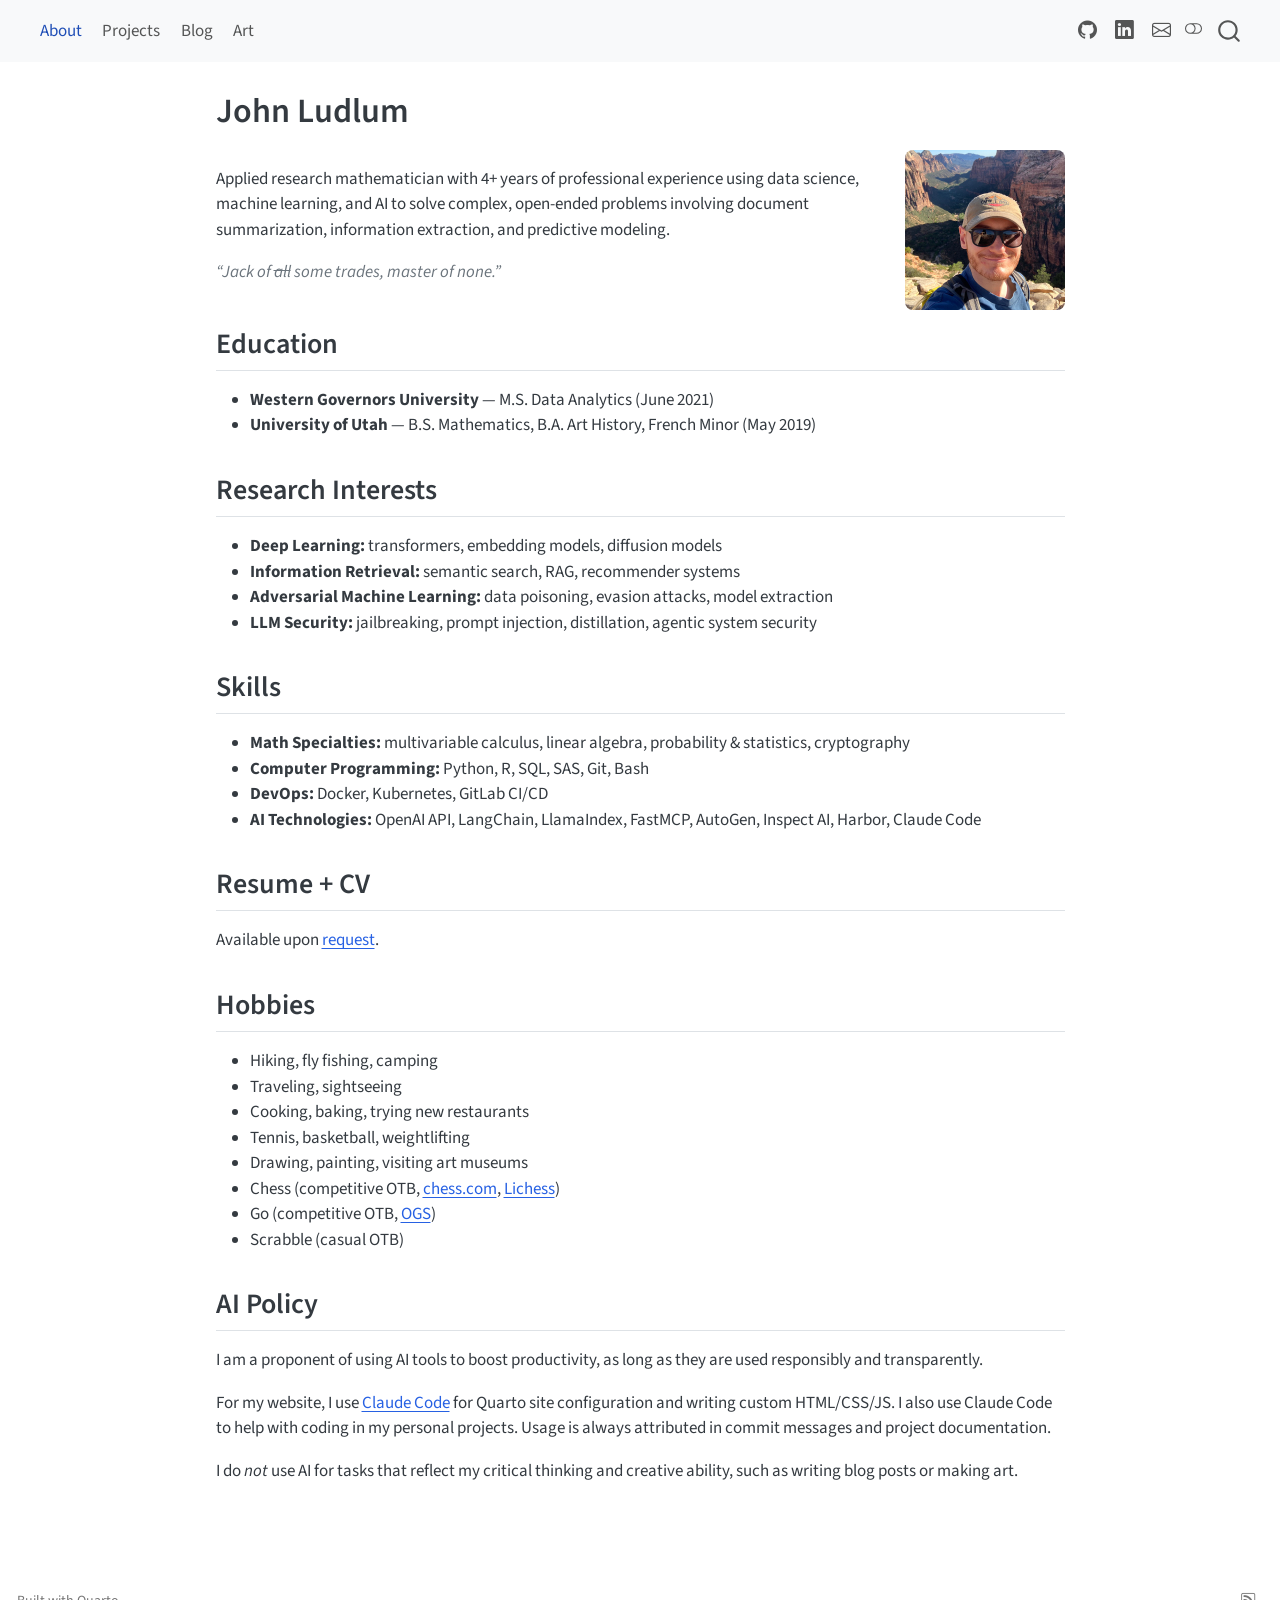
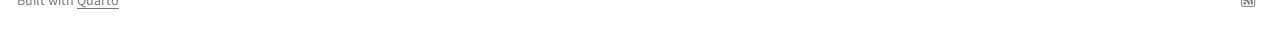
==== commit 02742d03: "Built site for gh-pages" ====
--- a/index.html
+++ b/index.html
@@ -339,7 +339,7 @@
 </script>
 <div class="about-intro">
 <p><img src="images/jcludlum.jpeg" class="about-photo img-fluid" alt="Photo of John Ludlum"></p>
-<p>Applied research mathematician with <span id="years-exp"></span> years of experience using data science, machine learning, and AI to solve complex, open-ended problems involving document summarization, information extraction, and predictive modeling.</p>
+<p>Applied research mathematician with <span id="years-exp"></span> years of professional experience using data science, machine learning, and AI to solve complex, open-ended problems involving document summarization, information extraction, and predictive modeling.</p>
 <p class="about-motto">
 “Jack of <del>all</del> some trades, master of none.”
 </p>
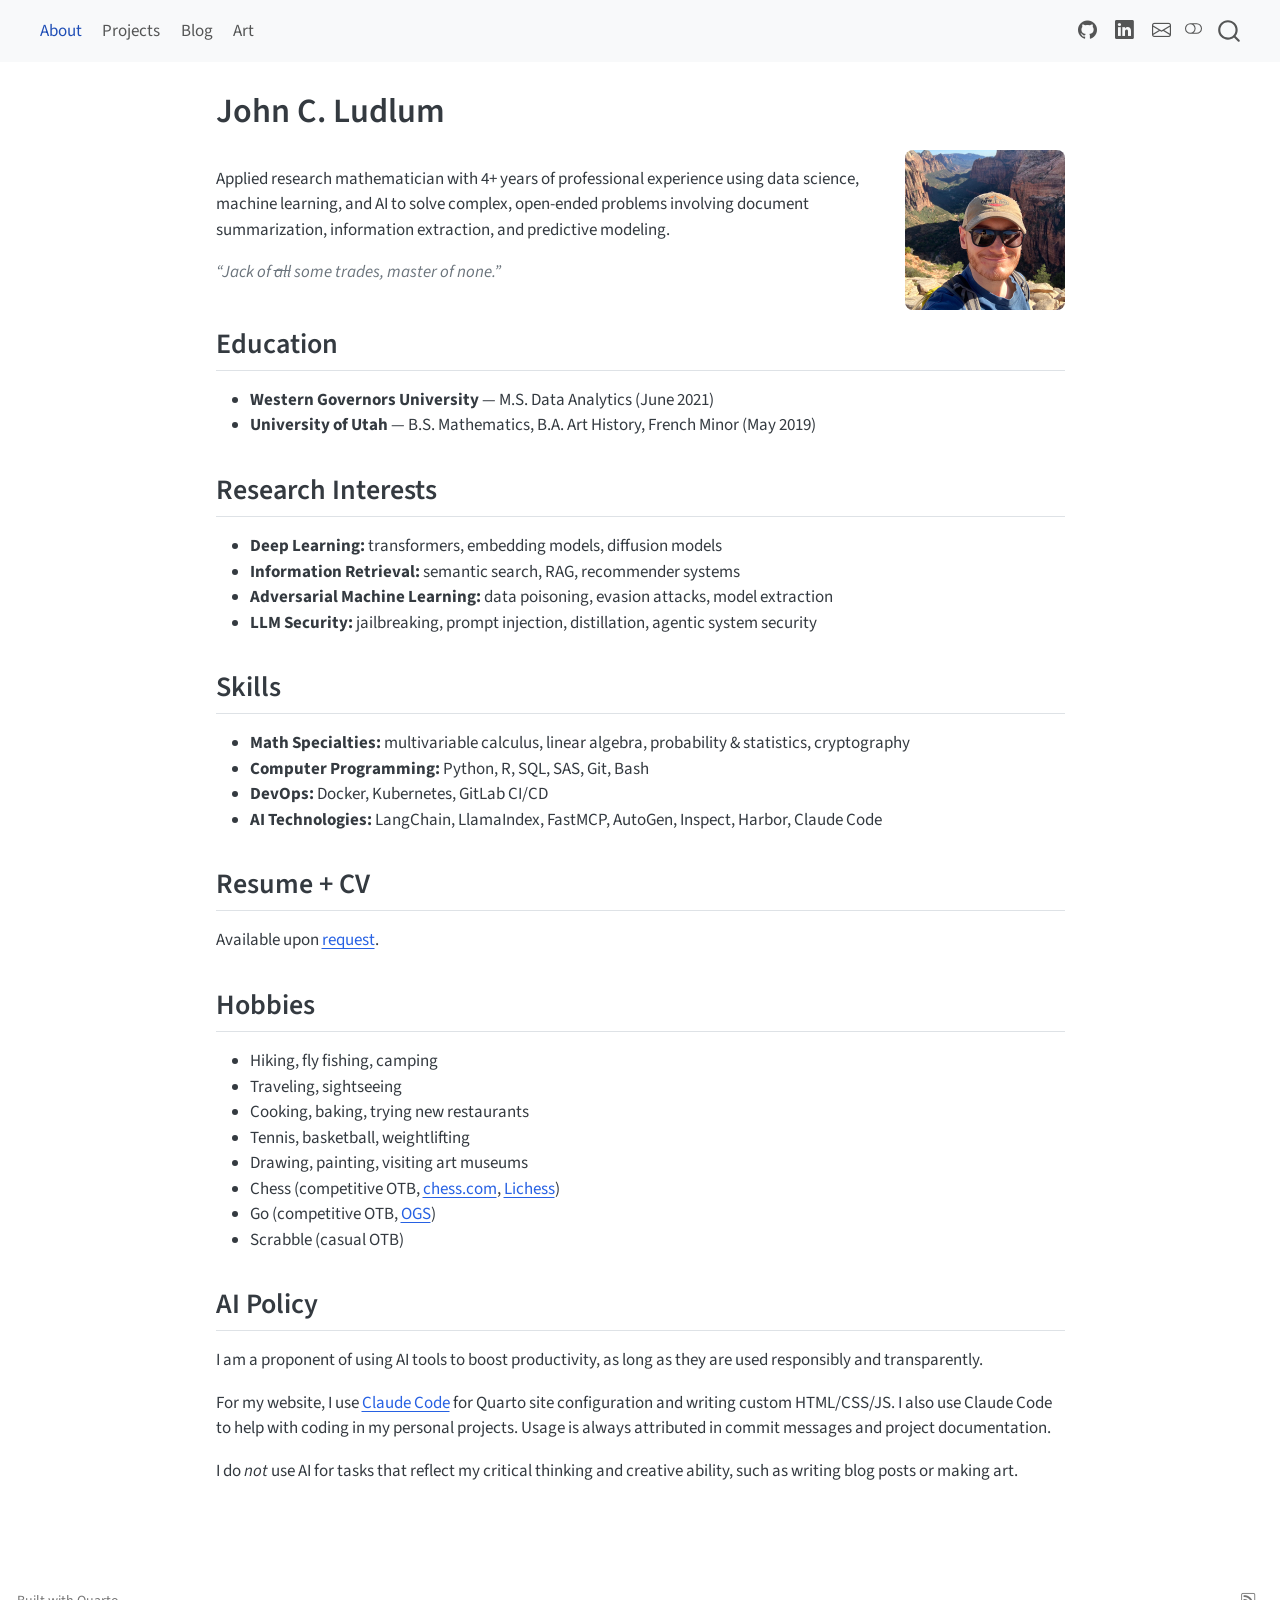
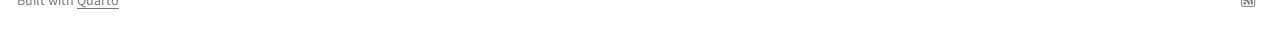
==== commit 6234c4e9: "Built site for gh-pages" ====
--- a/index.html
+++ b/index.html
@@ -7,7 +7,7 @@
 <meta name="viewport" content="width=device-width, initial-scale=1.0, user-scalable=yes">
 
 
-<title>John Ludlum</title>
+<title>John C. Ludlum</title>
 <style>
 /* Default styles provided by pandoc.
 ** See https://pandoc.org/MANUAL.html#variables-for-html for config info.
@@ -77,6 +77,11 @@
     "search-label": "Search"
   }
 }</script>
+<script>
+  window.MathJax = {
+    output: { linebreaks: { inline: false } }
+  };
+</script>
 
 
 <link rel="stylesheet" href="styles.css">
@@ -308,7 +313,7 @@
 
 <header id="title-block-header" class="quarto-title-block default">
 <div class="quarto-title">
-<h1 class="title">John Ludlum</h1>
+<h1 class="title">John C. Ludlum</h1>
 </div>
 
 
@@ -338,7 +343,7 @@
 });
 </script>
 <div class="about-intro">
-<p><img src="images/jcludlum.jpeg" class="about-photo img-fluid" alt="Photo of John Ludlum"></p>
+<p><img src="images/jcludlum.jpeg" class="about-photo img-fluid" alt="Photo of John C. Ludlum"></p>
 <p>Applied research mathematician with <span id="years-exp"></span> years of professional experience using data science, machine learning, and AI to solve complex, open-ended problems involving document summarization, information extraction, and predictive modeling.</p>
 <p class="about-motto">
 “Jack of <del>all</del> some trades, master of none.”
@@ -366,7 +371,7 @@
 <li><strong>Math Specialties:</strong> multivariable calculus, linear algebra, probability &amp; statistics, cryptography</li>
 <li><strong>Computer Programming:</strong> Python, R, SQL, SAS, Git, Bash</li>
 <li><strong>DevOps:</strong> Docker, Kubernetes, GitLab CI/CD</li>
-<li><strong>AI Technologies:</strong> OpenAI API, LangChain, LlamaIndex, FastMCP, AutoGen, Inspect AI, Harbor, Claude Code</li>
+<li><strong>AI Technologies:</strong> LangChain, LlamaIndex, FastMCP, AutoGen, Inspect, Harbor, Claude Code</li>
 </ul>
 </section>
 <section id="resume-cv" class="level2">
